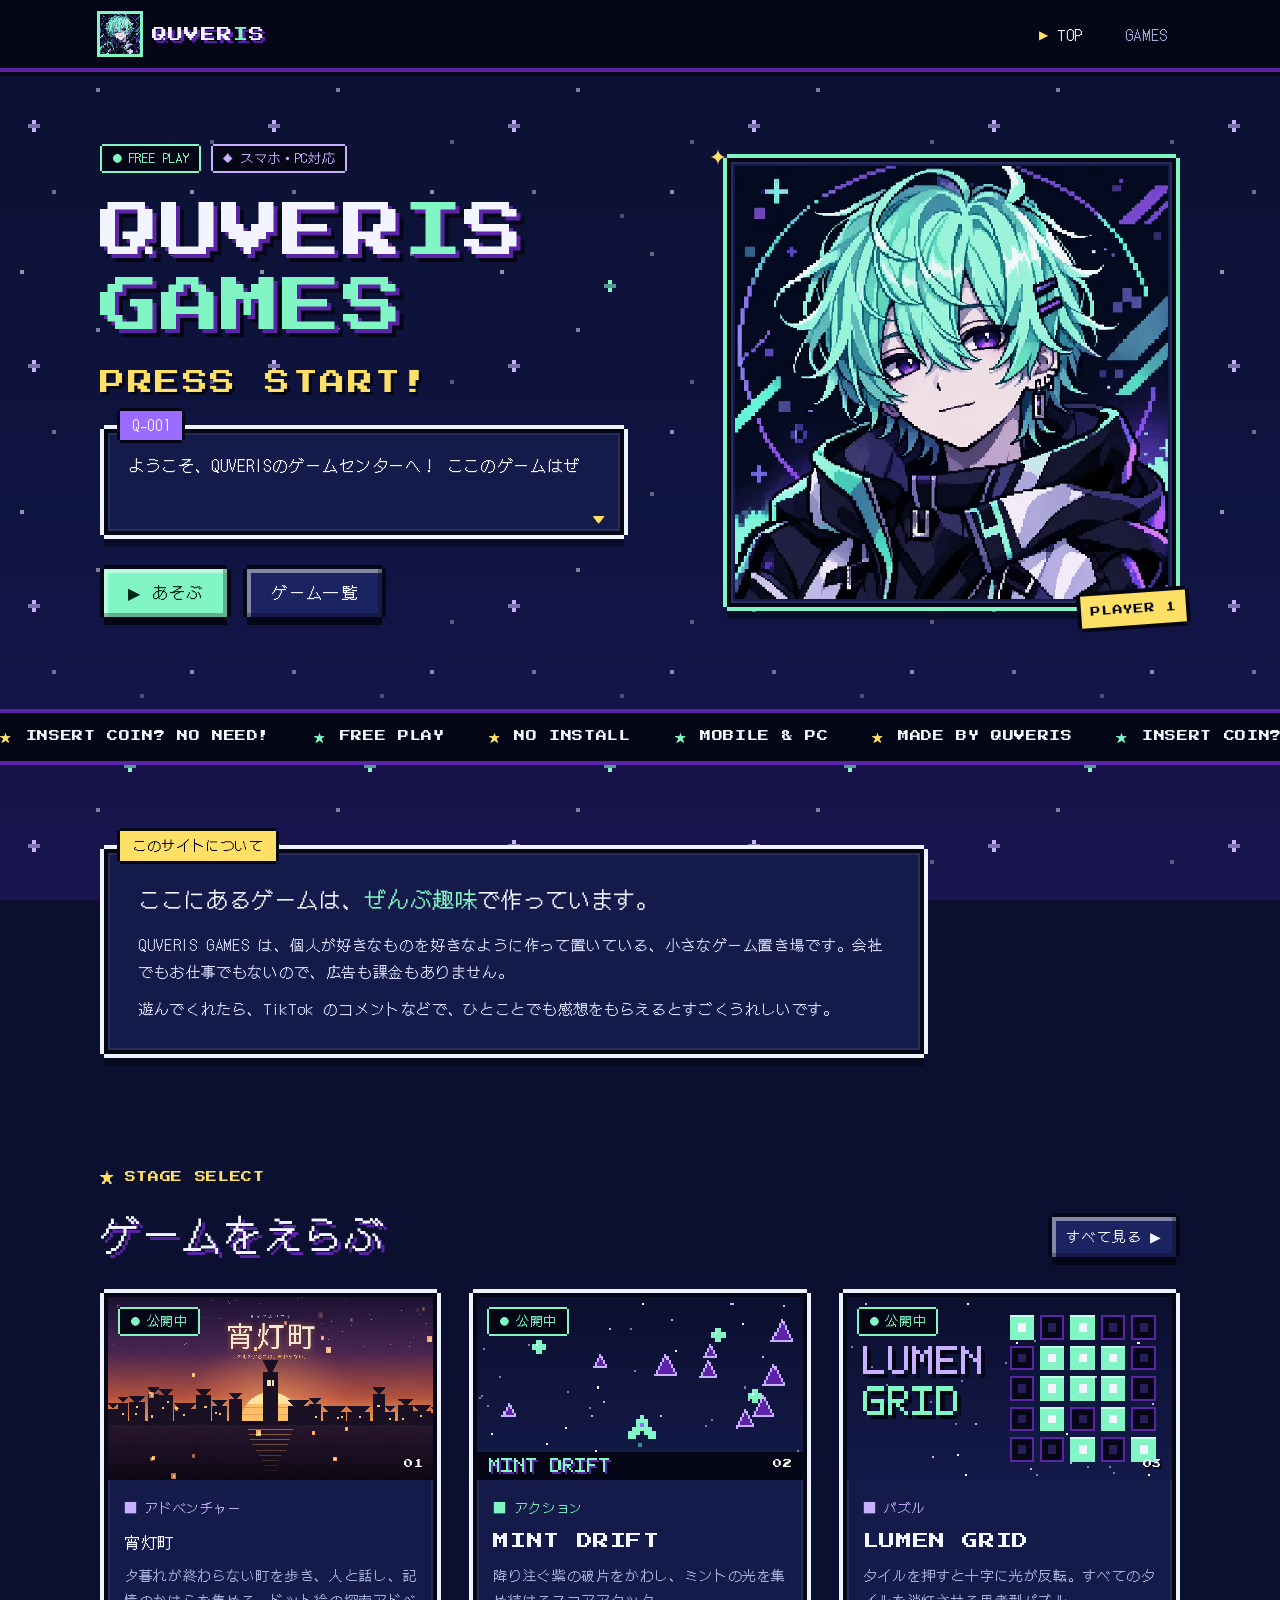
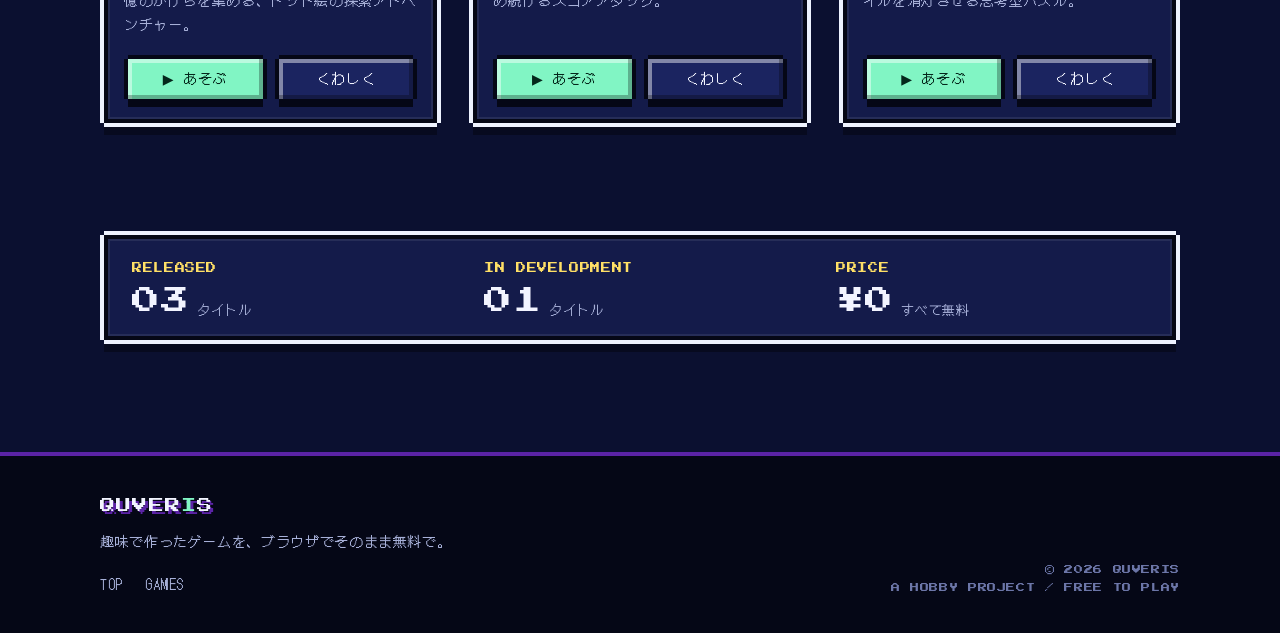
==== index.html @ 85e82143 "Install QUVERIS site" ====
<!doctype html>
<html lang="ja">
<head>
<meta charset="utf-8">
<meta name="viewport" content="width=device-width, initial-scale=1, viewport-fit=cover">
<title>QUVERIS GAMES | 無料で遊べる公式ゲームポータル</title>
<meta name="description" content="QUVERIS が趣味で作っているドット絵ゲームを、スマートフォン・PCのブラウザで無料で遊べるゲームサイト。">
<meta name="theme-color" content="#0b1030">
<meta property="og:type" content="website">
<meta property="og:site_name" content="QUVERIS">
<meta property="og:title" content="QUVERIS GAMES | 無料で遊べる公式ゲームポータル">
<meta property="og:description" content="QUVERIS が趣味で作っているドット絵ゲームを、スマートフォン・PCのブラウザで無料で遊べるゲームサイト。">
<meta property="og:image" content="assets/img/ogp.jpg">
<meta name="twitter:card" content="summary_large_image">
<link rel="icon" href="assets/img/favicon.png" type="image/png">
<link rel="apple-touch-icon" href="assets/img/apple-touch-icon.png">
<link rel="preconnect" href="https://fonts.googleapis.com">
<link rel="preconnect" href="https://fonts.gstatic.com" crossorigin>
<link rel="stylesheet" href="https://fonts.googleapis.com/css2?family=DotGothic16&family=Press+Start+2P&display=swap">
<link rel="stylesheet" href="assets/css/style.css?v=11">
<script src="assets/js/app.js?v=11" defer></script>
</head>
<body data-page="home">
<a class="skip-link" href="#main">本文へスキップ</a>
<header data-site-header class="site-header"></header>
<main id="main">

<section class="hero">
  <div class="wrap hero__grid">
    <div>
      <div class="hero__meta"><span class="status status--released">FREE PLAY</span><span class="status status--development">スマホ・PC対応</span></div>
      <h1 class="h-display hero__title">
        <span class="ln">QUVER<span style="color:var(--mint)">I</span>S</span>
        <span class="ln ln--mint">GAMES</span>
        <span class="ln ln--sub">PRESS START!</span>
      </h1>
      <div class="dialog">
        <span class="dialog__name">Q-001</span>
        <p data-typewriter>ようこそ、QUVERISのゲームセンターへ！ ここのゲームはぜんぶ無料。スマホでもPCでも、すぐに遊べるよ。</p>
        <span class="dialog__next" aria-hidden="true">▼</span>
      </div>
      <div class="hero__cta">
        <a class="btn btn--start" href="games.html" data-latest>あそぶ</a>
        <a class="btn btn--ghost" href="games.html">ゲーム一覧</a>
      </div>
    </div>
    <div class="hero__visual">
      <span class="hero__stars" aria-hidden="true">✦</span>
      <div class="hero__frame"><div class="hero__frame-inner">
        <picture>
          <source srcset="assets/img/mascot-640.webp 640w, assets/img/mascot-1024.webp 1024w" sizes="(max-width: 860px) 90vw, 540px" type="image/webp">
          <img src="assets/img/mascot-640.jpg" alt="QUVERIS 公式マスコット" width="640" height="640" fetchpriority="high" data-fallback="QUVERIS">
        </picture>
      </div></div>
      <span class="hero__badge">PLAYER 1</span>
    </div>
  </div>
  <div class="ticker" aria-hidden="true"><div class="ticker__track">
    <span>INSERT COIN? NO NEED!</span><span>FREE PLAY</span><span>NO INSTALL</span><span>MOBILE & PC</span><span>MADE BY QUVERIS</span>
    <span>INSERT COIN? NO NEED!</span><span>FREE PLAY</span><span>NO INSTALL</span><span>MOBILE & PC</span><span>MADE BY QUVERIS</span>
  </div></div>
</section>

<section class="section" style="padding-top:clamp(48px,7vw,80px)">
  <div class="wrap">
    <div class="pxwin hobby reveal">
      <span class="hobby__tag">このサイトについて</span>
      <p class="hobby__lead">ここにあるゲームは、<em>ぜんぶ趣味</em>で作っています。</p>
      <p>QUVERIS GAMES は、個人が好きなものを好きなように作って置いている、小さなゲーム置き場です。会社でもお仕事でもないので、広告も課金もありません。</p>
      <p>遊んでくれたら、TikTok のコメントなどで、ひとことでも感想をもらえるとすごくうれしいです。</p>
    </div>
  </div>
</section>

<section class="section">
  <div class="wrap">
    <div class="section__head">
      <div><span class="eyebrow">STAGE SELECT</span><h2 class="section__title jp">ゲームをえらぶ</h2></div>
      <a class="btn btn--ghost btn--sm" href="games.html">すべて見る ▶</a>
    </div>
    <div class="game-grid" data-featured><div class="notice"><strong>LOADING</strong>ゲーム情報を読み込んでいます</div></div>
  </div>
</section>

<section class="section">
  <div class="wrap">
    <dl class="stats reveal" data-stats></dl>
  </div>
</section>

</main>
<footer data-site-footer class="site-footer"></footer>
<noscript><p style="text-align:center;padding:20px">このサイトの表示には JavaScript を有効にしてください。</p></noscript>
</body>
</html>
---- assets/css/style.css ----
/* =====================================================================
   QUVERIS PORTAL — retro pixel design system
   ===================================================================== */
:root {
  --bg: #0b1030;
  --bg-2: #070a20;
  --panel: #141b4a;
  --panel-2: #1b2460;
  --ink: #050716;
  --frame: #eef2ff;           /* JRPG window frame */
  --mint: #81f5c4;
  --mint-dark: #2f9784;
  --mint-ink: #04271b;
  --purple: #9b6bff;
  --purple-dark: #5b23a6;
  --purple-2: #c9b0ff;
  --yellow: #ffe066;
  --pink: #ff8fb1;
  --text: #f2f4ff;
  --muted: #a7b0d8;
  --dim: #6c76a8;
  --px: 4px;                  /* one "pixel" */
  --max: 1160px;
  --gutter: clamp(16px, 4vw, 40px);
  --header-h: 68px;
  --font: "DotGothic16", "Hiragino Sans", "Noto Sans JP", system-ui, sans-serif;
  --font-pixel: "Press Start 2P", "DotGothic16", monospace;
  color-scheme: dark;
}

*, *::before, *::after { box-sizing: border-box; }
html { -webkit-text-size-adjust: 100%; scroll-behavior: smooth; }
body {
  margin: 0;
  min-height: 100vh; min-height: 100dvh;
  background-color: var(--bg);
  color: var(--text);
  font-family: var(--font);
  font-size: 16px;
  line-height: 1.8;
  letter-spacing: 0.04em;
  overflow-x: hidden;
}
/* pixel starfield */
body::before {
  content: ""; position: fixed; inset: 0; z-index: -2; pointer-events: none;
  background-color: var(--bg);
  background-image:
    url("data:image/svg+xml,%3Csvg xmlns='http://www.w3.org/2000/svg' width='240' height='240' shape-rendering='crispEdges'%3E%3Cg fill='%23ffffff'%3E%3Crect x='20' y='30' width='4' height='4' opacity='.55'/%3E%3Crect x='170' y='12' width='4' height='4' opacity='.35'/%3E%3Crect x='96' y='88' width='4' height='4' opacity='.45'/%3E%3Crect x='210' y='140' width='4' height='4' opacity='.3'/%3E%3Crect x='52' y='190' width='4' height='4' opacity='.4'/%3E%3Crect x='140' y='214' width='4' height='4' opacity='.25'/%3E%3C/g%3E%3Cg fill='%2381f5c4'%3E%3Crect x='128' y='40' width='4' height='4'/%3E%3Crect x='124' y='44' width='12' height='4' opacity='.6'/%3E%3Crect x='128' y='48' width='4' height='4'/%3E%3C/g%3E%3Cg fill='%23c9b0ff'%3E%3Crect x='32' y='120' width='4' height='4'/%3E%3Crect x='28' y='124' width='12' height='4' opacity='.6'/%3E%3Crect x='32' y='128' width='4' height='4'/%3E%3Crect x='190' y='190' width='4' height='4' opacity='.7'/%3E%3C/g%3E%3C/svg%3E"),
    linear-gradient(180deg, #0b1030 0%, #0e1440 55%, #1a1450 100%);
  background-size: 240px 240px, 100% 100%;
  image-rendering: pixelated;
}
img { max-width: 100%; display: block; }
a { color: inherit; text-decoration: none; }
button { font: inherit; color: inherit; }
:focus-visible { outline: 4px solid var(--yellow); outline-offset: 4px; }
::selection { background: var(--purple); color: #fff; }

.skip-link { position: absolute; left: 12px; top: -60px; z-index: 100; background: var(--yellow); color: var(--ink); padding: 8px 14px; }
.skip-link:focus { top: 12px; }
.wrap { width: 100%; max-width: var(--max); margin: 0 auto; padding: 0 var(--gutter); }
.mono { font-family: var(--font); }
.sr-only { position: absolute; width: 1px; height: 1px; overflow: hidden; clip: rect(0 0 0 0); white-space: nowrap; }
.muted { color: var(--muted); }

/* ---------------------------------------------------------------------
   PIXEL WINDOW — notched 4px frame like an RPG message box
   --------------------------------------------------------------------- */
.pxwin, .card__inner, .notice, .stats, .pillars, .profile, .dev-banner, .detail__media > div, .hero__frame-inner, .dialog {
  --f: var(--frame);
  background: var(--panel);
  box-shadow:
    inset 0 0 0 var(--px) var(--ink),
    inset 0 0 0 calc(var(--px) * 1.5) rgba(255,255,255,.08),
    0 calc(var(--px) * -1) 0 0 var(--f),
    0 var(--px) 0 0 var(--f),
    calc(var(--px) * -1) 0 0 0 var(--f),
    var(--px) 0 0 0 var(--f),
    0 calc(var(--px) * 3) 0 0 rgba(0,0,0,.35);
  margin: var(--px);
}

/* ---------------------------------------------------------------- header */
.site-header {
  position: sticky; top: 0; z-index: 50;
  padding-top: env(safe-area-inset-top);
  background: var(--ink);
  border-bottom: var(--px) solid var(--purple-dark);
  box-shadow: 0 var(--px) 0 var(--ink);
}
.site-header .wrap { height: var(--header-h); display: flex; align-items: center; gap: 20px; }
.brand { display: flex; align-items: center; gap: 12px; flex-shrink: 0; }
.brand__icon {
  width: 40px; height: 40px; overflow: hidden; background: var(--panel);
  box-shadow: 0 0 0 3px var(--mint);
  image-rendering: pixelated;
}
.brand__icon img { width: 100%; height: 100%; object-fit: cover; }
.brand__name { font-family: var(--font-pixel); font-size: 15px; letter-spacing: 0.08em; color: var(--text); text-shadow: 3px 3px 0 var(--purple-dark); }
.brand__name span { color: var(--mint); }

.nav { margin-left: auto; display: flex; gap: 4px; }
.nav a {
  position: relative; padding: 8px 12px 8px 26px; font-size: 15px; color: var(--muted);
}
.nav a::before { content: "▶"; position: absolute; left: 8px; color: var(--yellow); opacity: 0; font-size: 12px; top: 50%; transform: translateY(-50%); }
.nav a:hover { color: var(--text); }
.nav a:hover::before { opacity: .6; }
.nav a[aria-current="page"] { color: var(--text); }
.nav a[aria-current="page"]::before { opacity: 1; animation: blink 1s steps(2, start) infinite; }
.nav a .idx { display: none; }
@media (max-width: 560px) {
  .brand__name { font-size: 12px; }
  .brand__icon { width: 32px; height: 32px; }
  .nav a { padding: 8px 6px 8px 18px; font-size: 13px; }
  .nav a::before { left: 4px; font-size: 10px; }
}

/* ---------------------------------------------------------------- footer */
.site-footer {
  margin-top: 112px; background: var(--ink); border-top: var(--px) solid var(--purple-dark);
  padding: 36px 0 calc(36px + env(safe-area-inset-bottom)); color: var(--muted); font-size: 14px;
}
.site-footer .wrap { display: grid; gap: 24px; grid-template-columns: 1fr auto; align-items: end; }
.footer-links { display: flex; flex-wrap: wrap; gap: 6px 22px; }
.footer-links a:hover { color: var(--mint); }
.footer-copy { font-family: var(--font-pixel); font-size: 9px; line-height: 2; color: var(--dim); text-align: right; }
@media (max-width: 640px) { .site-footer .wrap { grid-template-columns: 1fr; } .footer-copy { text-align: left; } }

/* ---------------------------------------------------------------- type */
.eyebrow { display: inline-flex; align-items: center; gap: 10px; font-family: var(--font-pixel); font-size: 11px; color: var(--yellow); letter-spacing: .06em; }
.eyebrow::before { content: "★"; font-family: var(--font); font-size: 14px; }
.eyebrow--purple { color: var(--purple-2); }
.h-display { font-family: var(--font-pixel); font-weight: 400; margin: 0; line-height: 1.25; }
.section { padding: clamp(64px, 9vw, 104px) 0 0; }
.section__head { display: flex; align-items: end; justify-content: space-between; gap: 20px; margin-bottom: 28px; flex-wrap: wrap; }
.section__title { font-family: var(--font-pixel); font-weight: 400; font-size: clamp(20px, 3.2vw, 30px); margin: 14px 0 0; line-height: 1.4; text-shadow: 4px 4px 0 var(--purple-dark); }
.section__title.jp { font-family: var(--font); font-size: clamp(28px, 4vw, 40px); }
.section__lead { color: var(--muted); margin: 12px 0 0; max-width: 560px; }

/* ---------------------------------------------------------------- buttons */
.btn {
  --b-bg: var(--mint); --b-fg: var(--mint-ink); --b-edge: var(--ink);
  position: relative; display: inline-flex; align-items: center; justify-content: center; gap: 10px;
  min-height: 48px; padding: 0 24px; margin: var(--px);
  font-family: var(--font); font-size: 16px; letter-spacing: .08em;
  background: var(--b-bg); color: var(--b-fg); border: 0; cursor: pointer;
  box-shadow:
    inset calc(var(--px) * -1) calc(var(--px) * -1) 0 rgba(0,0,0,.28),
    inset var(--px) var(--px) 0 rgba(255,255,255,.45),
    0 calc(var(--px) * -1) 0 var(--b-edge), 0 var(--px) 0 var(--b-edge),
    calc(var(--px) * -1) 0 0 var(--b-edge), var(--px) 0 0 var(--b-edge),
    0 calc(var(--px) * 2) 0 var(--b-edge);
  transition: transform .06s steps(1);
  -webkit-tap-highlight-color: transparent; touch-action: manipulation; white-space: nowrap;
}
.btn:hover { --b-bg: #a6ffd9; }
.btn:active {
  transform: translateY(var(--px));
  box-shadow:
    inset var(--px) var(--px) 0 rgba(0,0,0,.28),
    0 calc(var(--px) * -1) 0 var(--b-edge), 0 var(--px) 0 var(--b-edge),
    calc(var(--px) * -1) 0 0 var(--b-edge), var(--px) 0 0 var(--b-edge);
}
.btn svg { width: 16px; height: 16px; flex-shrink: 0; }
.btn--ghost { --b-bg: var(--panel-2); --b-fg: var(--text); }
.btn--ghost:hover { --b-bg: #26307a; }
.btn--purple { --b-bg: var(--purple); --b-fg: #fff; }
.btn--sm { min-height: 40px; padding: 0 14px; font-size: 14px; }
.btn[disabled], .btn[aria-disabled="true"] { --b-bg: #262c58; --b-fg: var(--dim); cursor: not-allowed; transform: none; }
.btn--start::before { content: "▶"; animation: blink 1s steps(2, start) infinite; }

/* status badge */
.status {
  display: inline-flex; align-items: center; gap: 6px; padding: 2px 10px; font-size: 13px; line-height: 1.6;
  background: var(--ink); color: var(--mint);
  box-shadow: 0 -2px 0 currentColor, 0 2px 0 currentColor, -2px 0 0 currentColor, 2px 0 0 currentColor;
  margin: 2px;
}
.status--released::before { content: "●"; font-size: 10px; animation: blink 1.2s steps(2, start) infinite; }
.status--development { color: var(--purple-2); }
.status--development::before { content: "◆"; font-size: 10px; }
@keyframes blink { to { visibility: hidden; } }
.tag { font-size: 13px; color: var(--muted); }
.tag::before { content: "#"; color: var(--dim); }

/* ---------------------------------------------------------------- game cards */
.game-grid { display: grid; gap: 28px; grid-template-columns: repeat(auto-fill, minmax(min(100%, 300px), 1fr)); }
.card { --accent: var(--mint); position: relative; display: flex; flex-direction: column; transition: transform .1s steps(2); }
.card--purple { --accent: var(--purple-2); }
.card:hover { transform: translateY(calc(var(--px) * -1)); }
.card:hover .card__inner { --f: var(--accent); }
.card__inner { flex: 1; display: flex; flex-direction: column; overflow: hidden; }
.card__thumb { position: relative; aspect-ratio: 16 / 9; overflow: hidden; background: var(--ink); margin: var(--px) var(--px) 0; }
.card__thumb img { width: 100%; height: 100%; object-fit: cover; image-rendering: pixelated; }
.card__thumb .status { position: absolute; left: 10px; top: 10px; }
.card__index { position: absolute; right: 10px; bottom: 8px; font-family: var(--font-pixel); font-size: 9px; color: #fff; text-shadow: 2px 2px 0 var(--ink); }
.card__body { padding: 16px 20px 20px; display: flex; flex-direction: column; gap: 6px; flex: 1; }
.card__genre { font-size: 13px; color: var(--accent); }
.card__genre::before { content: "■ "; }
.card__title { font-family: var(--font-pixel); font-weight: 400; font-size: 16px; margin: 4px 0; line-height: 1.5; }
.card__summary { margin: 0; color: var(--muted); font-size: 14px; line-height: 1.75; flex: 1; }
.card__actions { display: flex; gap: 8px; margin-top: 12px; position: relative; z-index: 2; }
.card__actions .btn { flex: 1; }
.card__link::after { content: ""; position: absolute; inset: 0; z-index: 1; }

.thumb-fallback {
  width: 100%; height: 100%; display: grid; place-items: center; padding: 16px; text-align: center;
  background: repeating-linear-gradient(90deg, #141b4a 0 8px, #182058 8px 16px);
  font-family: var(--font-pixel); font-size: 13px; color: var(--muted); line-height: 1.6;
}
.notice { padding: 32px 24px; text-align: center; color: var(--muted); font-size: 15px; }
.notice strong { display: block; color: var(--text); font-family: var(--font-pixel); font-weight: 400; font-size: 15px; margin-bottom: 12px; }
.notice .btn { margin-top: 18px; }

/* ---------------------------------------------------------------- HOME hero */
.hero { padding: clamp(36px, 6vw, 72px) 0 0; }
.hero__grid { display: grid; grid-template-columns: 1.1fr 0.9fr; gap: clamp(28px, 5vw, 64px); align-items: center; }
.hero__meta { display: flex; gap: 10px; flex-wrap: wrap; margin-bottom: 22px; }
.hero__title { font-size: clamp(30px, 5.6vw, 60px); color: var(--text); text-shadow: 4px 4px 0 var(--purple-dark), 8px 8px 0 var(--ink); }
.hero__title .ln { display: block; }
.hero__title .ln--mint { color: var(--mint); }
.hero__title .ln--sub { font-size: .42em; color: var(--yellow); text-shadow: 3px 3px 0 var(--ink); margin-top: .9em; letter-spacing: .1em; }
.hero__cta { display: flex; gap: 12px; margin-top: 30px; flex-wrap: wrap; }

.dialog { position: relative; margin-top: 30px; padding: 22px 24px 26px; max-width: 520px; }
.dialog__name {
  position: absolute; top: -18px; left: 16px; background: var(--purple); color: #fff; padding: 2px 12px; font-size: 14px;
  box-shadow: 0 -3px 0 var(--ink), 0 3px 0 var(--ink), -3px 0 0 var(--ink), 3px 0 0 var(--ink);
}
.dialog p { margin: 0; min-height: 3.6em; font-size: 16px; }
.dialog__next { position: absolute; right: 18px; bottom: 6px; color: var(--yellow); font-size: 12px; animation: bob .8s steps(2) infinite; }
@keyframes bob { 50% { transform: translateY(4px); } }

.hero__visual { position: relative; width: 100%; max-width: 480px; justify-self: end; }
.hero__frame { position: relative; }
.hero__frame-inner { --f: var(--mint); padding: calc(var(--px) * 2); aspect-ratio: 1; overflow: hidden; }
.hero__frame-inner img { width: 100%; height: 100%; object-fit: cover; image-rendering: pixelated; }
.hero__badge {
  position: absolute; right: -6px; bottom: -14px; z-index: 2; background: var(--yellow); color: var(--ink);
  font-family: var(--font-pixel); font-size: 10px; padding: 8px 10px; line-height: 1.6;
  box-shadow: 0 -4px 0 var(--ink), 0 4px 0 var(--ink), -4px 0 0 var(--ink), 4px 0 0 var(--ink);
  transform: rotate(-4deg);
}
.hero__stars { position: absolute; top: -18px; left: -14px; color: var(--yellow); font-size: 22px; animation: twinkle 1.4s steps(2) infinite; z-index: 2; }
@keyframes twinkle { 50% { opacity: .2; } }
@media (max-width: 860px) {
  .hero__grid { grid-template-columns: 1fr; }
  .hero__visual { justify-self: center; max-width: 360px; order: -1; }
}

/* marquee */
.ticker {
  margin-top: clamp(56px, 8vw, 88px); overflow: hidden; white-space: nowrap;
  background: var(--ink); border-top: var(--px) solid var(--purple-dark); border-bottom: var(--px) solid var(--purple-dark);
  font-family: var(--font-pixel); font-size: 11px; color: var(--text); padding: 14px 0;
}
.ticker__track { display: inline-flex; gap: 44px; padding-right: 44px; animation: marquee 30s linear infinite; }
.ticker__track span::before { content: "★"; color: var(--yellow); margin-right: 14px; font-family: var(--font); }
.ticker__track span:nth-child(even)::before { color: var(--mint); }
@keyframes marquee { to { transform: translateX(-50%); } }

/* status window */
.stats { display: grid; grid-template-columns: repeat(3, 1fr); padding: 8px; }
.stats > div { padding: 16px 20px; }
.stats dt { font-family: var(--font-pixel); font-size: 10px; color: var(--yellow); }
.stats dd { margin: 10px 0 0; font-family: var(--font-pixel); font-size: clamp(20px, 3vw, 28px); line-height: 1; }
.stats dd small { font-family: var(--font); font-size: 13px; color: var(--muted); margin-left: 8px; }
@media (max-width: 560px) {
  .stats { grid-template-columns: 1fr 1fr; }
  .stats > div:last-child { grid-column: 1 / -1; }
}

.split { display: grid; grid-template-columns: 1fr 1fr; gap: clamp(28px, 5vw, 64px); align-items: center; }
@media (max-width: 860px) { .split { grid-template-columns: 1fr; } }
.pillars { padding: 10px 6px; }
.pillar { padding: 16px 20px; display: grid; grid-template-columns: 34px 1fr; gap: 10px; }
.pillar + .pillar { border-top: 2px dashed rgba(255,255,255,.1); }
.pillar__no { color: var(--yellow); font-size: 18px; line-height: 1.6; }
.pillar h3 { margin: 0; font-family: var(--font-pixel); font-weight: 400; font-size: 13px; line-height: 1.8; color: var(--mint); }
.pillar p { margin: 4px 0 0; color: var(--muted); font-size: 14px; }

/* ---------------------------------------------------------------- page head */
.page-head { padding: clamp(36px, 6vw, 64px) 0 28px; margin-bottom: 28px; }
.page-head h1 { font-family: var(--font-pixel); font-weight: 400; font-size: clamp(24px, 4.6vw, 44px); margin: 18px 0 0; line-height: 1.3; text-shadow: 4px 4px 0 var(--purple-dark); }
.page-head p { color: var(--muted); margin: 14px 0 0; max-width: 620px; }
.crumbs { font-size: 13px; color: var(--dim); display: flex; gap: 8px; flex-wrap: wrap; }
.crumbs a:hover { color: var(--mint); }

/* filters */
.toolbar { display: flex; gap: 12px 18px; align-items: center; flex-wrap: wrap; margin-bottom: 32px; }
.seg { display: inline-flex; gap: 4px; }
.seg button {
  background: var(--panel); border: 0; cursor: pointer; padding: 8px 16px; min-height: 44px; font-size: 15px; color: var(--muted);
  box-shadow: inset 0 0 0 2px #2b3474; touch-action: manipulation;
}
.seg button[aria-pressed="true"] { background: var(--mint); color: var(--mint-ink); box-shadow: inset -3px -3px 0 rgba(0,0,0,.25); }
.seg button:hover:not([aria-pressed="true"]) { color: var(--text); }
.select, .search {
  min-height: 44px; background: var(--ink); border: 0; color: var(--text); padding: 0 14px; font-family: var(--font); font-size: 16px;
  box-shadow: inset 0 0 0 2px #2b3474; border-radius: 0; -webkit-appearance: none; appearance: none;
}
.select { padding-right: 36px; background-image: linear-gradient(45deg, transparent 50%, var(--mint) 50%), linear-gradient(135deg, var(--mint) 50%, transparent 50%); background-position: calc(100% - 18px) 50%, calc(100% - 12px) 50%; background-size: 6px 6px; background-repeat: no-repeat; }
.search { flex: 1; min-width: 200px; }
.search:focus, .select:focus { outline: none; box-shadow: inset 0 0 0 2px var(--mint); }
.result-count { font-family: var(--font-pixel); font-size: 10px; color: var(--dim); margin-left: auto; }
@media (max-width: 640px) {
  .toolbar { flex-direction: column; align-items: stretch; }
  .seg button { flex: 1; } .result-count { margin-left: 0; }
}

/* ---------------------------------------------------------------- detail */
.detail { display: grid; grid-template-columns: 1.2fr 1fr; gap: clamp(28px, 4vw, 56px); align-items: start; }
@media (max-width: 900px) { .detail { grid-template-columns: 1fr; } }
.detail__media > div { --f: var(--mint); aspect-ratio: 16/9; overflow: hidden; padding: var(--px); }
.detail__media img { width: 100%; height: 100%; object-fit: cover; image-rendering: pixelated; }
.detail__title { font-family: var(--font-pixel); font-weight: 400; font-size: clamp(22px, 3.6vw, 34px); line-height: 1.4; margin: 16px 0 0; text-shadow: 4px 4px 0 var(--purple-dark); }
.detail__desc { color: #d3d9f3; margin: 16px 0 0; white-space: pre-line; }
.detail__actions { display: flex; gap: 10px; flex-wrap: wrap; margin-top: 24px; }
.detail__actions .btn--main { flex: 1 1 220px; min-height: 56px; font-size: 18px; }
.spec { margin: 30px 0 0; }
.spec > div { display: grid; grid-template-columns: 130px 1fr; gap: 14px; padding: 12px 0; border-bottom: 2px dashed rgba(255,255,255,.1); }
.spec dt { color: var(--yellow); font-size: 14px; }
.spec dt::before { content: "▶ "; font-size: 11px; }
.spec dd { margin: 0; font-size: 15px; }
.spec dd .tag { margin-right: 12px; }
@media (max-width: 480px) { .spec > div { grid-template-columns: 1fr; gap: 2px; } }
.ext-links { display: flex; flex-wrap: wrap; gap: 8px; }
.ext-links a { display: inline-flex; align-items: center; gap: 8px; padding: 6px 14px; background: var(--panel); box-shadow: inset 0 0 0 2px var(--purple); color: var(--purple-2); font-size: 14px; }
.ext-links a:hover { background: var(--purple); color: #fff; }
.ext-links a svg { width: 12px; height: 12px; }
.dev-banner { --f: var(--purple-2); margin-top: 28px; padding: 18px 22px; color: var(--purple-2); font-size: 15px; }
.dev-banner b { display: block; font-family: var(--font-pixel); font-weight: 400; font-size: 11px; margin-bottom: 8px; }

/* comments */
.comments { margin-top: clamp(56px, 8vw, 88px); }
.comments__grid { display: grid; grid-template-columns: 1.2fr 1fr; gap: clamp(20px, 4vw, 40px); align-items: start; }
@media (max-width: 860px) { .comments__grid { grid-template-columns: 1fr; } .cmt-form { order: -1; } }
.cmt-list { list-style: none; margin: 0; padding: 0; display: grid; gap: 14px; }
.cmt { background: var(--ink); padding: 14px 16px; box-shadow: inset 0 0 0 2px #2b3474; }
.cmt__head { display: flex; justify-content: space-between; gap: 10px; font-size: 13px; color: var(--muted); margin-bottom: 4px; }
.cmt__head b { color: var(--mint); font-weight: 400; }
.cmt p { margin: 0; white-space: pre-wrap; word-break: break-word; font-size: 15px; }
.cmt--empty { color: var(--muted); font-size: 14px; }
.cmt-form { padding: 22px 20px 18px; display: grid; gap: 12px; }
.cmt-form__lead { margin: 0; font-size: 15px; }
.cmt-form label { display: grid; gap: 6px; font-size: 14px; color: var(--muted); }
.cmt-form input, .cmt-form textarea {
  width: 100%; background: var(--ink); color: var(--text); border: 0; border-radius: 0; padding: 10px 12px; font-family: var(--font); font-size: 16px;
  box-shadow: inset 0 0 0 2px #2b3474; -webkit-appearance: none; appearance: none; resize: vertical;
}
.cmt-form input:focus, .cmt-form textarea:focus { outline: none; box-shadow: inset 0 0 0 2px var(--mint); }
.cmt-form__foot { display: flex; justify-content: space-between; align-items: center; gap: 10px; }
.cmt-form__foot small { color: var(--dim); }
.cmt-form__note { margin: 0; font-size: 12px; color: var(--dim); }
.cmt-form__rule { margin: 0; font-size: 12px; line-height: 1.7; color: var(--yellow); padding: 8px 10px; background: rgba(255,224,102,.07); box-shadow: inset 2px 0 0 var(--yellow); }
.cmt-form__msg { margin: 0; font-size: 14px; color: var(--mint); min-height: 1em; }
.hp { position: absolute !important; left: -9999px; width: 1px; height: 1px; overflow: hidden; }

/* hobby notice */
.hobby { position: relative; padding: 30px clamp(18px, 4vw, 34px) 22px; max-width: 820px; }
.hobby__tag {
  position: absolute; top: -18px; left: 16px; background: var(--yellow); color: var(--ink); padding: 2px 12px; font-size: 14px;
  box-shadow: 0 -3px 0 var(--ink), 0 3px 0 var(--ink), -3px 0 0 var(--ink), 3px 0 0 var(--ink);
}
.hobby p { margin: 0 0 10px; color: #d3d9f3; font-size: 15px; }
.hobby .hobby__lead { font-size: clamp(18px, 2.4vw, 22px); color: var(--text); margin-bottom: 12px; }
.hobby em { font-style: normal; color: var(--mint); }

/* PV */
.pv-badge {
  position: absolute; right: 10px; top: 10px; z-index: 1; font-family: var(--font-pixel); font-size: 9px; line-height: 1.6;
  background: var(--yellow); color: var(--ink); padding: 3px 7px; box-shadow: 0 2px 0 var(--ink);
}
.detail__media video.pv, .detail__media .pv-embed { width: 100%; height: 100%; display: block; background: #000; border: 0; object-fit: contain; }
.pv-lite {
  position: relative; width: 100%; height: 100%; border: 0; padding: 0; cursor: pointer; display: grid; place-items: center;
  background: #000 center / cover no-repeat; image-rendering: pixelated;
}
.pv-lite::before { content: ""; position: absolute; inset: 0; background: rgba(5,7,22,.45); }
.pv-lite__btn {
  position: relative; font-family: var(--font); font-size: 18px; padding: 12px 22px; background: var(--mint); color: var(--mint-ink);
  box-shadow: inset -4px -4px 0 rgba(0,0,0,.25), inset 4px 4px 0 rgba(255,255,255,.45), 0 -4px 0 var(--ink), 0 4px 0 var(--ink), -4px 0 0 var(--ink), 4px 0 0 var(--ink);
}
.pv-lite:hover .pv-lite__btn { background: #a6ffd9; }
.pv-lite__src { position: absolute; right: 10px; bottom: 8px; font-size: 12px; color: #fff; text-shadow: 2px 2px 0 var(--ink); }
.detail__media--vertical > div { aspect-ratio: 9 / 16; max-height: 78vh; margin-left: auto; margin-right: auto; max-width: min(100%, 44vh); }
.pv-error { position: absolute; left: 0; right: 0; bottom: 8px; text-align: center; margin: 0; font-size: 13px; color: var(--pink); text-shadow: 2px 2px 0 var(--ink); }
.detail__media > div { position: relative; }

/* ---------------------------------------------------------------- play page */
body.play-page { overflow: hidden; height: 100vh; height: 100dvh; display: flex; flex-direction: column; }
body.play-page::after { display: none; }
.play-bar {
  flex-shrink: 0; display: flex; align-items: center; gap: 10px; min-height: 60px;
  padding: calc(8px + env(safe-area-inset-top)) max(12px, env(safe-area-inset-right)) 8px max(12px, env(safe-area-inset-left));
  background: var(--ink); border-bottom: var(--px) solid var(--purple-dark);
}
.play-bar__back { display: inline-flex; align-items: center; justify-content: center; width: 42px; height: 42px; background: var(--panel); box-shadow: inset 0 0 0 2px #2b3474; flex-shrink: 0; }
.play-bar__back:hover { box-shadow: inset 0 0 0 2px var(--mint); color: var(--mint); }
.play-bar__back svg { width: 18px; height: 18px; }
.play-bar__title { min-width: 0; flex: 1; line-height: 1.4; }
.play-bar__title b { display: block; font-family: var(--font-pixel); font-weight: 400; font-size: 13px; white-space: nowrap; overflow: hidden; text-overflow: ellipsis; }
.play-bar__title small { font-size: 12px; color: var(--dim); }
.play-bar__tools { display: flex; gap: 6px; }
.icon-btn {
  display: inline-flex; align-items: center; justify-content: center; gap: 8px; height: 42px; min-width: 42px; padding: 0 12px;
  background: var(--panel); border: 0; box-shadow: inset 0 0 0 2px #2b3474; cursor: pointer; font-family: var(--font); font-size: 14px; color: var(--text);
  touch-action: manipulation; -webkit-tap-highlight-color: transparent;
}
.icon-btn:hover { box-shadow: inset 0 0 0 2px var(--mint); color: var(--mint); }
.icon-btn svg { width: 17px; height: 17px; flex-shrink: 0; }
.icon-btn--primary { background: var(--mint); color: var(--mint-ink); box-shadow: inset -3px -3px 0 rgba(0,0,0,.25), inset 3px 3px 0 rgba(255,255,255,.4); }
.icon-btn--primary:hover { color: var(--mint-ink); background: #a6ffd9; box-shadow: inset -3px -3px 0 rgba(0,0,0,.25), inset 3px 3px 0 rgba(255,255,255,.4); }
@media (max-width: 640px) { .icon-btn .lbl { display: none; } .icon-btn { padding: 0; } }

.stage { position: relative; flex: 1; min-height: 0; background: #03060f; padding: 0 env(safe-area-inset-right) env(safe-area-inset-bottom) env(safe-area-inset-left); }
.stage iframe { display: block; width: 100%; height: 100%; border: 0; background: #03060f; }
.stage:fullscreen { padding: 0; }
.stage:-webkit-full-screen { padding: 0; width: 100%; height: 100%; }
.stage.is-pseudo-fs { position: fixed; inset: 0; z-index: 1000; width: 100vw; height: 100vh; height: 100dvh; padding: env(safe-area-inset-top) env(safe-area-inset-right) env(safe-area-inset-bottom) env(safe-area-inset-left); }
.fs-exit { position: absolute; z-index: 5; top: calc(10px + env(safe-area-inset-top)); right: calc(10px + env(safe-area-inset-right)); display: none; }
.stage.is-pseudo-fs .fs-exit, .stage:fullscreen .fs-exit { display: inline-flex; }
.stage:-webkit-full-screen .fs-exit { display: inline-flex; }
.stage__overlay { position: absolute; inset: 0; z-index: 4; display: grid; place-items: center; padding: 24px; background: var(--bg); text-align: center; }
.stage__overlay[hidden] { display: none; }
.stage__overlay .box { max-width: 420px; }
.stage__overlay h2 { font-family: var(--font-pixel); font-weight: 400; margin: 18px 0 10px; font-size: 18px; line-height: 1.5; }
.stage__overlay p { color: var(--muted); margin: 0 0 20px; font-size: 15px; }
.stage__overlay .row { display: flex; gap: 8px; justify-content: center; flex-wrap: wrap; }
.loader { width: 48px; height: 48px; margin: 0 auto; position: relative; }
.loader i { position: absolute; width: 16px; height: 16px; background: var(--mint); animation: loader 1s steps(4) infinite; }
.loader i:nth-child(1) { left: 0; top: 0; }
.loader i:nth-child(2) { right: 0; top: 0; background: var(--purple); animation-delay: .25s; }
.loader i:nth-child(3) { right: 0; bottom: 0; animation-delay: .5s; }
.loader i:nth-child(4) { left: 0; bottom: 0; background: var(--purple); animation-delay: .75s; }
@keyframes loader { 0%, 100% { opacity: 1; } 50% { opacity: .15; } }
.rotate-hint { display: none; }
@media (orientation: portrait) and (max-width: 700px) {
  .stage[data-orientation="landscape"] .rotate-hint {
    display: block; position: absolute; left: 50%; bottom: calc(14px + env(safe-area-inset-bottom)); transform: translateX(-50%);
    z-index: 3; font-size: 13px; color: var(--text); background: var(--ink); padding: 6px 12px; box-shadow: inset 0 0 0 2px var(--purple); pointer-events: none; white-space: nowrap;
  }
}

/* ---------------------------------------------------------------- about */
.about-hero { display: grid; grid-template-columns: 0.85fr 1.15fr; gap: clamp(28px, 5vw, 64px); align-items: center; }
@media (max-width: 860px) { .about-hero { grid-template-columns: 1fr; } }
.about-hero .hero__visual { justify-self: start; max-width: 420px; }
@media (max-width: 860px) { .about-hero .hero__visual { justify-self: center; max-width: 340px; } }
.statement { font-size: clamp(22px, 3vw, 32px); line-height: 1.6; margin: 18px 0 0; }
.statement em { font-style: normal; color: var(--mint); }
.statement em.p { color: var(--purple-2); }
.profile { padding: 10px 8px; }
.profile > div { padding: 10px 16px; display: grid; grid-template-columns: 90px 1fr; gap: 12px; font-size: 15px; }
.profile > div + div { border-top: 2px dashed rgba(255,255,255,.1); }
.profile dt { color: var(--yellow); }
.profile dd { margin: 0; }
.swatch { display: inline-flex; align-items: center; gap: 8px; margin-right: 14px; }
.swatch i { width: 16px; height: 16px; display: inline-block; box-shadow: 0 0 0 2px var(--ink); }
.social-row { display: flex; gap: 8px; flex-wrap: wrap; margin-top: 20px; }

/* reveal (stepped, like a sprite popping in) */
.reveal { opacity: 0; transform: translateY(12px); transition: opacity .4s steps(4), transform .4s steps(4); }
.reveal.is-in { opacity: 1; transform: none; }

@media (prefers-reduced-motion: reduce) {
  *, *::before, *::after { animation: none !important; transition: none !important; }
  .reveal { opacity: 1; transform: none; }
  html { scroll-behavior: auto; }
}
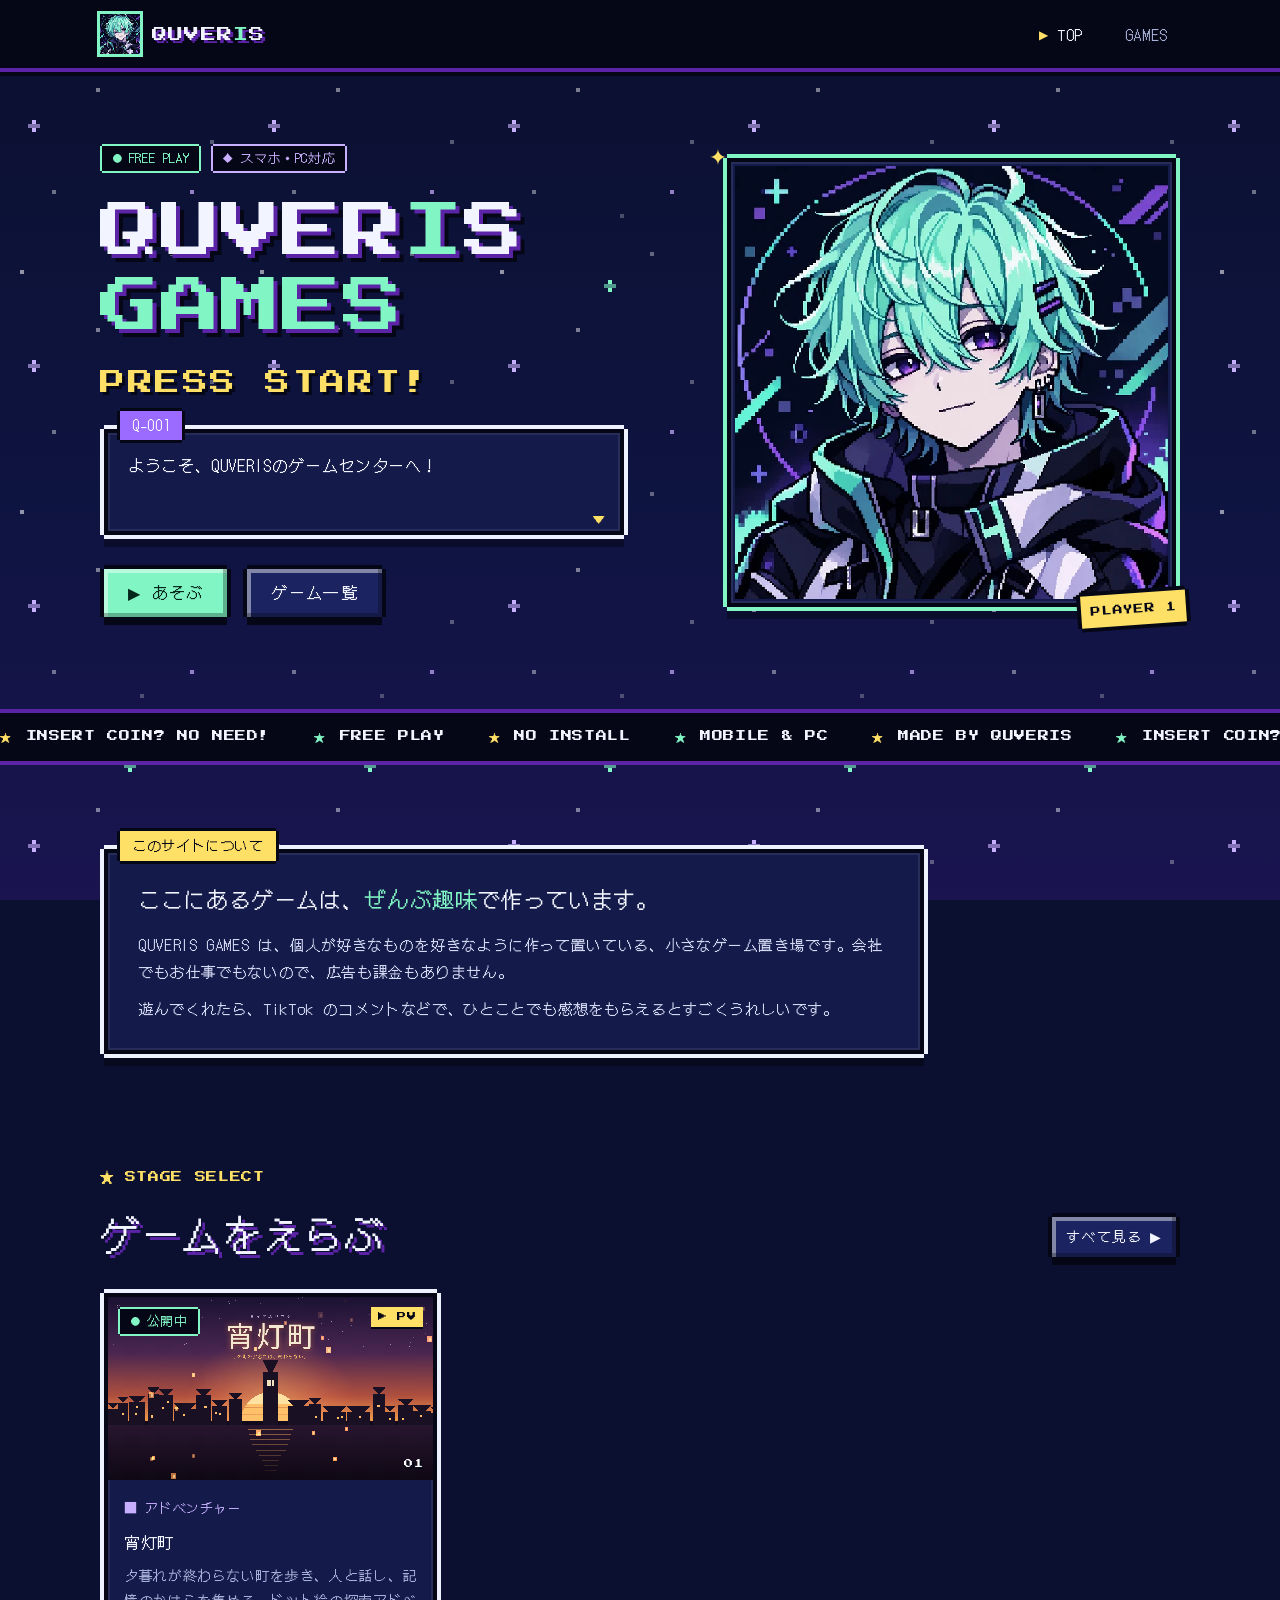
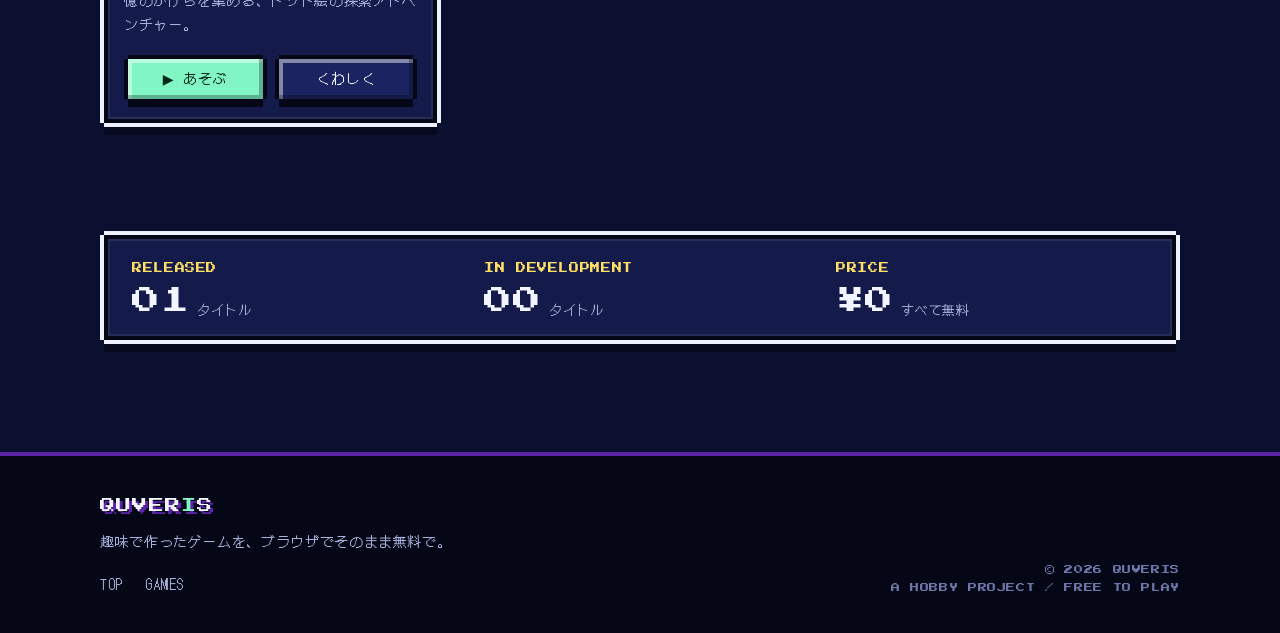
==== commit 2e68e7cd: "Update site" ====
--- a/index.html
+++ b/index.html
@@ -17,8 +17,8 @@
 <link rel="preconnect" href="https://fonts.googleapis.com">
 <link rel="preconnect" href="https://fonts.gstatic.com" crossorigin>
 <link rel="stylesheet" href="https://fonts.googleapis.com/css2?family=DotGothic16&family=Press+Start+2P&display=swap">
-<link rel="stylesheet" href="assets/css/style.css?v=11">
-<script src="assets/js/app.js?v=11" defer></script>
+<link rel="stylesheet" href="assets/css/style.css?v=12">
+<script src="assets/js/app.js?v=12" defer></script>
 </head>
 <body data-page="home">
 <a class="skip-link" href="#main">本文へスキップ</a>
--- a/assets/css/style.css
+++ b/assets/css/style.css
@@ -369,6 +369,9 @@
 .hobby em { font-style: normal; color: var(--mint); }
 
 /* PV */
+.pv-block { margin-top: 26px; }
+.pv-block .eyebrow { margin-bottom: 12px; }
+.detail__media--pv > div { background: #000; }
 .pv-badge {
   position: absolute; right: 10px; top: 10px; z-index: 1; font-family: var(--font-pixel); font-size: 9px; line-height: 1.6;
   background: var(--yellow); color: var(--ink); padding: 3px 7px; box-shadow: 0 2px 0 var(--ink);
@@ -376,7 +379,7 @@
 .detail__media video.pv, .detail__media .pv-embed { width: 100%; height: 100%; display: block; background: #000; border: 0; object-fit: contain; }
 .pv-lite {
   position: relative; width: 100%; height: 100%; border: 0; padding: 0; cursor: pointer; display: grid; place-items: center;
-  background: #000 center / cover no-repeat; image-rendering: pixelated;
+  background: #0b1230 center / cover no-repeat;
 }
 .pv-lite::before { content: ""; position: absolute; inset: 0; background: rgba(5,7,22,.45); }
 .pv-lite__btn {
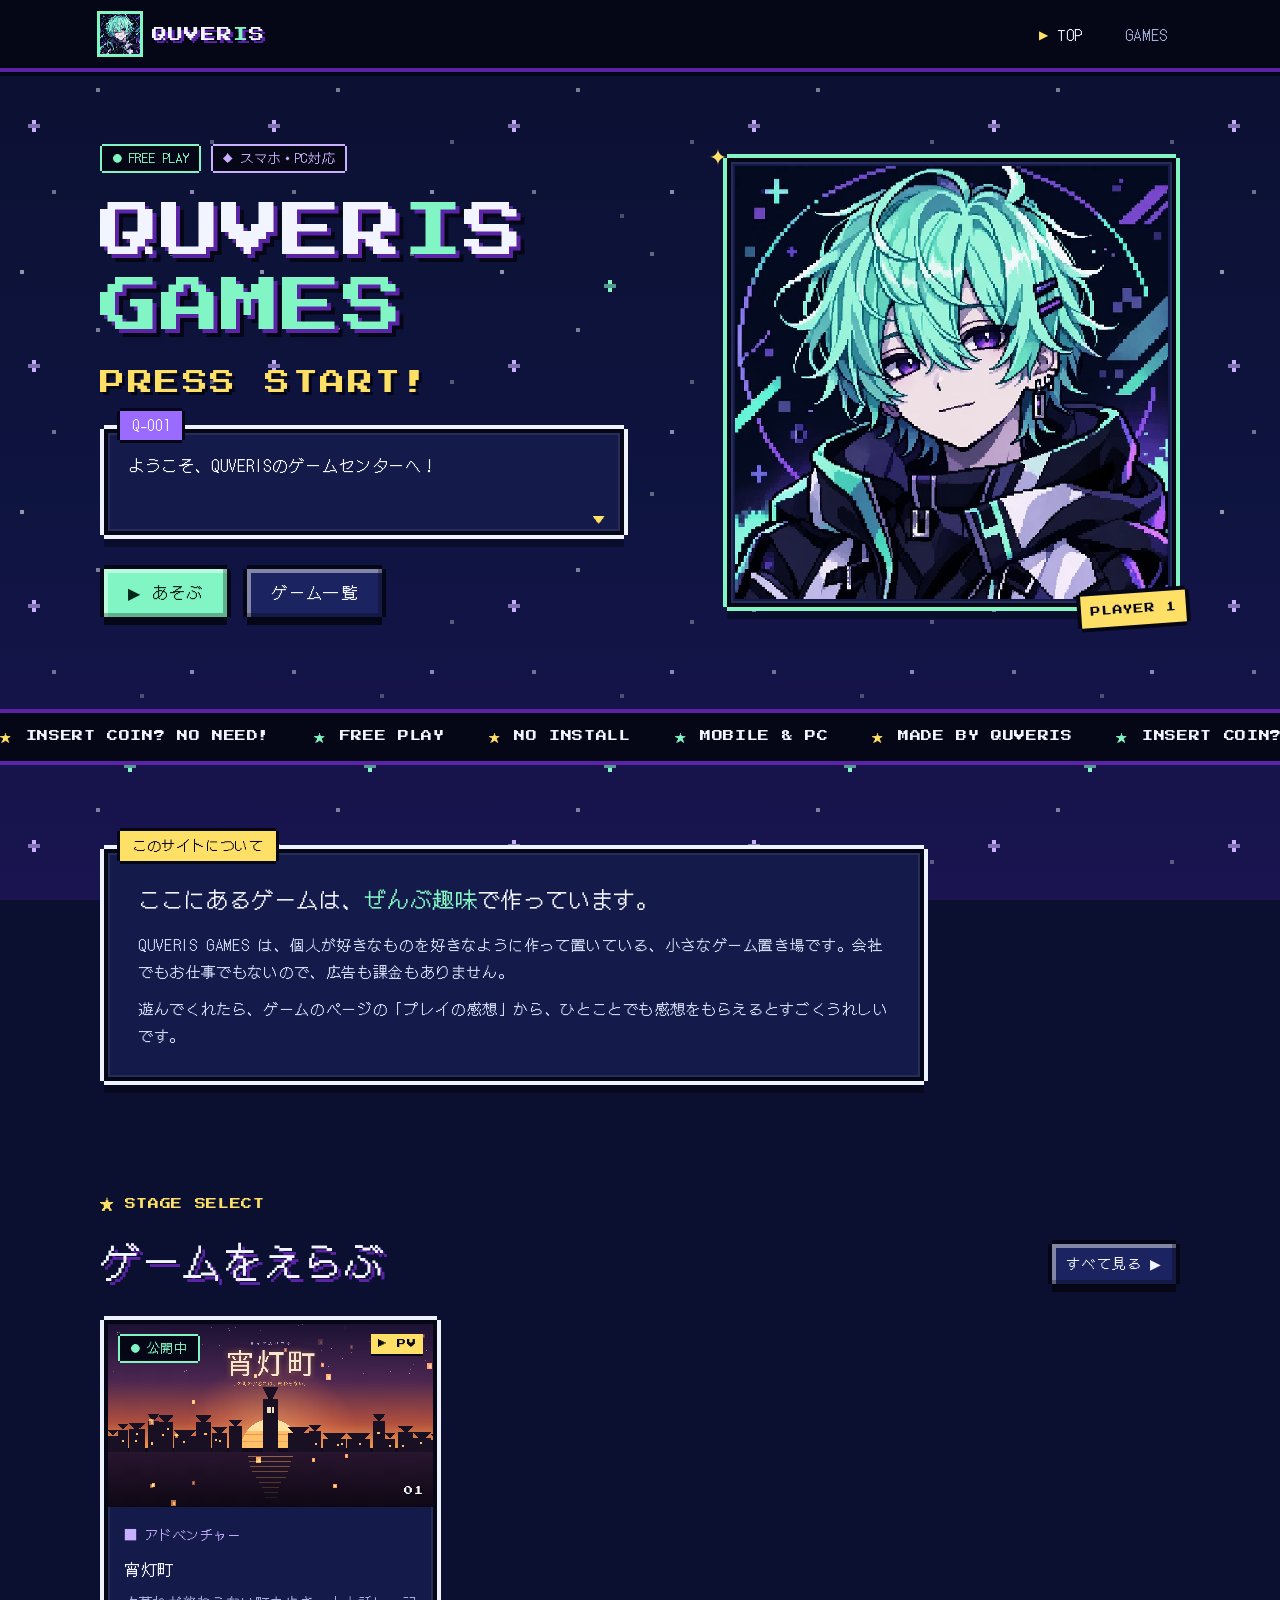
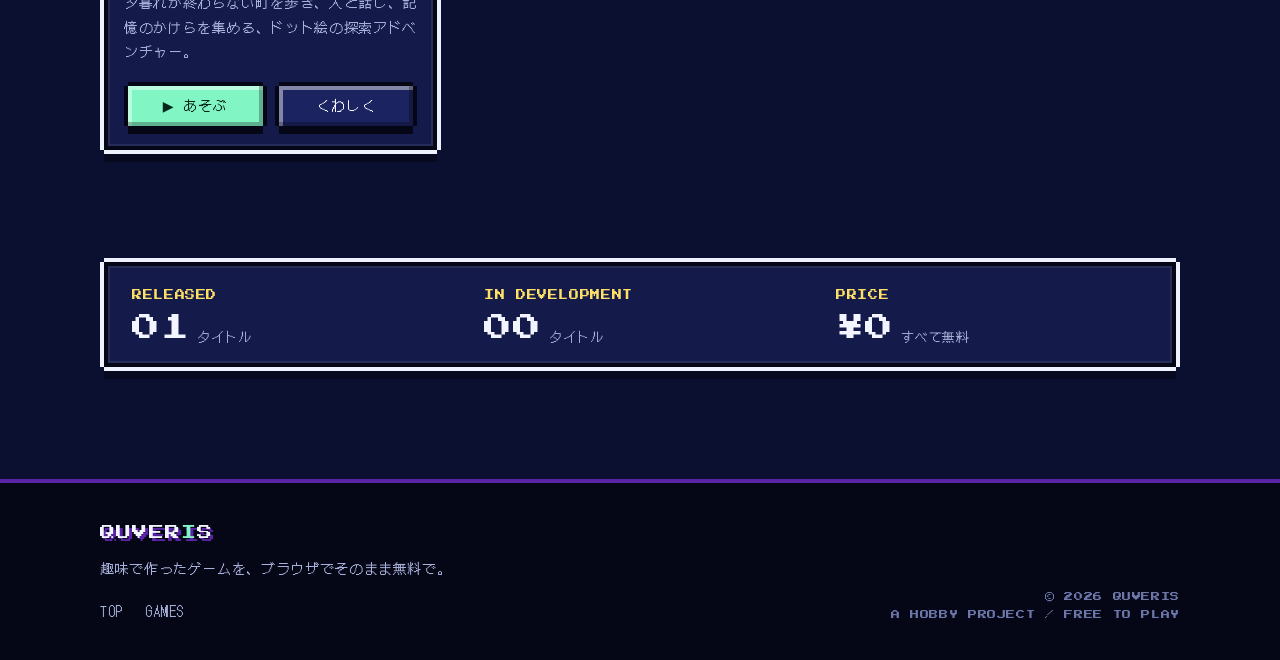
==== commit 79e47685: "Update site" ====
--- a/index.html
+++ b/index.html
@@ -17,8 +17,8 @@
 <link rel="preconnect" href="https://fonts.googleapis.com">
 <link rel="preconnect" href="https://fonts.gstatic.com" crossorigin>
 <link rel="stylesheet" href="https://fonts.googleapis.com/css2?family=DotGothic16&family=Press+Start+2P&display=swap">
-<link rel="stylesheet" href="assets/css/style.css?v=12">
-<script src="assets/js/app.js?v=12" defer></script>
+<link rel="stylesheet" href="assets/css/style.css?v=13">
+<script src="assets/js/app.js?v=13" defer></script>
 </head>
 <body data-page="home">
 <a class="skip-link" href="#main">本文へスキップ</a>
@@ -67,7 +67,7 @@
       <span class="hobby__tag">このサイトについて</span>
       <p class="hobby__lead">ここにあるゲームは、<em>ぜんぶ趣味</em>で作っています。</p>
       <p>QUVERIS GAMES は、個人が好きなものを好きなように作って置いている、小さなゲーム置き場です。会社でもお仕事でもないので、広告も課金もありません。</p>
-      <p>遊んでくれたら、TikTok のコメントなどで、ひとことでも感想をもらえるとすごくうれしいです。</p>
+      <p>遊んでくれたら、ゲームのページの「プレイの感想」から、ひとことでも感想をもらえるとすごくうれしいです。</p>
     </div>
   </div>
 </section>
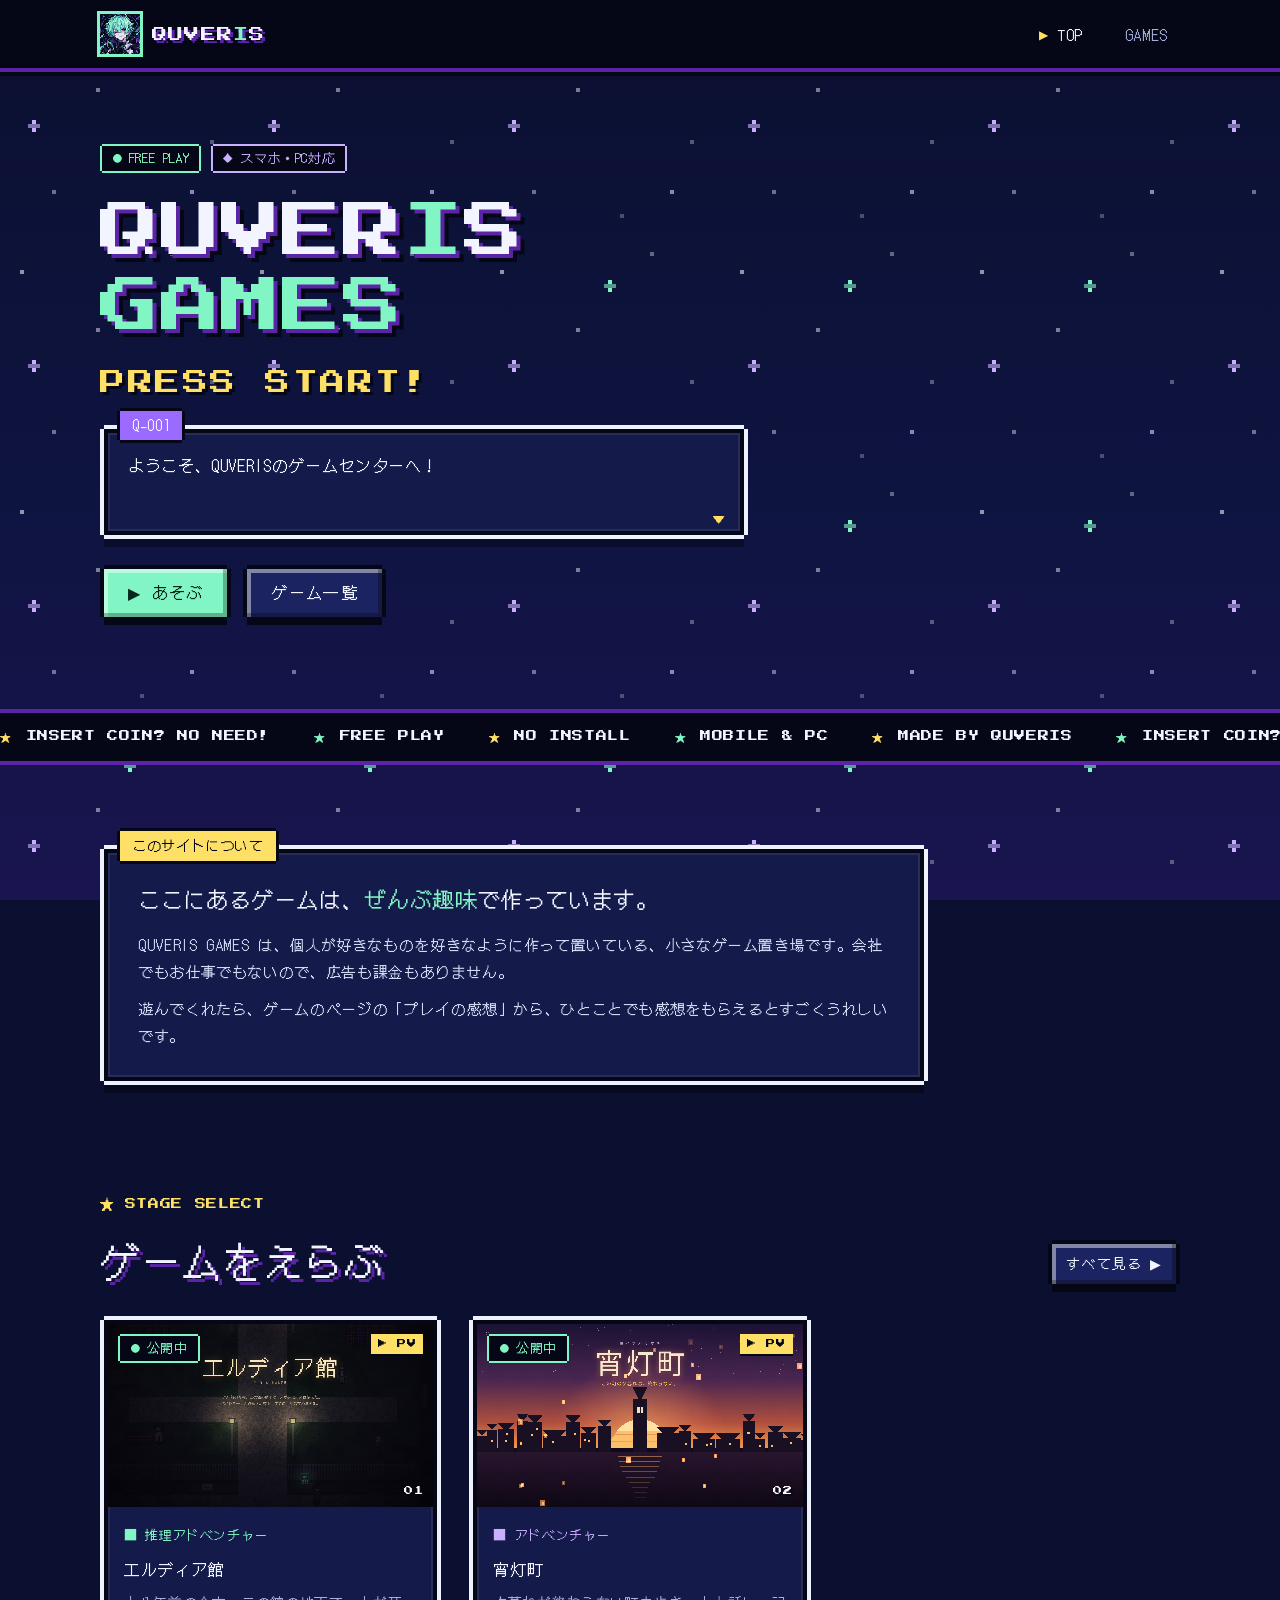
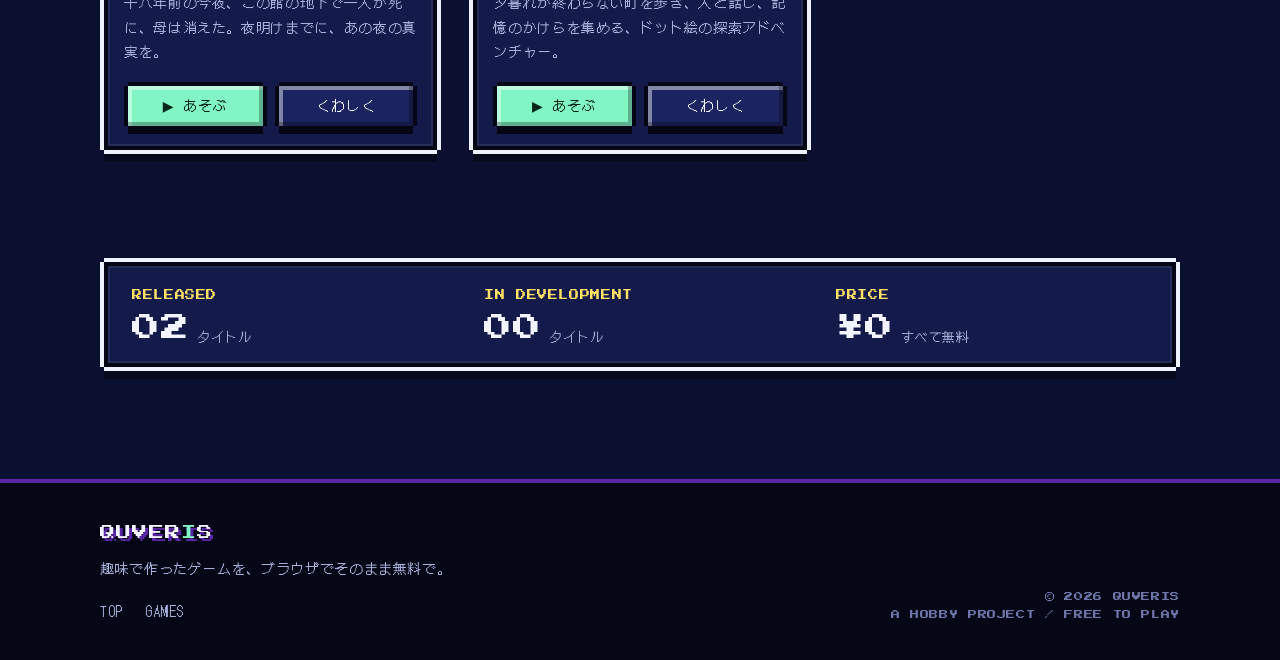
==== commit 43c2ad5b: "Update site" ====
--- a/index.html
+++ b/index.html
@@ -17,8 +17,8 @@
 <link rel="preconnect" href="https://fonts.googleapis.com">
 <link rel="preconnect" href="https://fonts.gstatic.com" crossorigin>
 <link rel="stylesheet" href="https://fonts.googleapis.com/css2?family=DotGothic16&family=Press+Start+2P&display=swap">
-<link rel="stylesheet" href="assets/css/style.css?v=13">
-<script src="assets/js/app.js?v=13" defer></script>
+<link rel="stylesheet" href="assets/css/style.css?v=15">
+<script src="assets/js/app.js?v=15" defer></script>
 </head>
 <body data-page="home">
 <a class="skip-link" href="#main">本文へスキップ</a>
--- a/assets/css/style.css
+++ b/assets/css/style.css
@@ -358,6 +358,11 @@
 .cmt-form__msg { margin: 0; font-size: 14px; color: var(--mint); min-height: 1em; }
 .hp { position: absolute !important; left: -9999px; width: 1px; height: 1px; overflow: hidden; }
 
+/* top page: no big mascot image (games show up right away on every screen) */
+.hero .hero__visual { display: none; }
+.hero .hero__grid { grid-template-columns: 1fr; }
+.hero .dialog { max-width: 640px; }
+
 /* hobby notice */
 .hobby { position: relative; padding: 30px clamp(18px, 4vw, 34px) 22px; max-width: 820px; }
 .hobby__tag {
